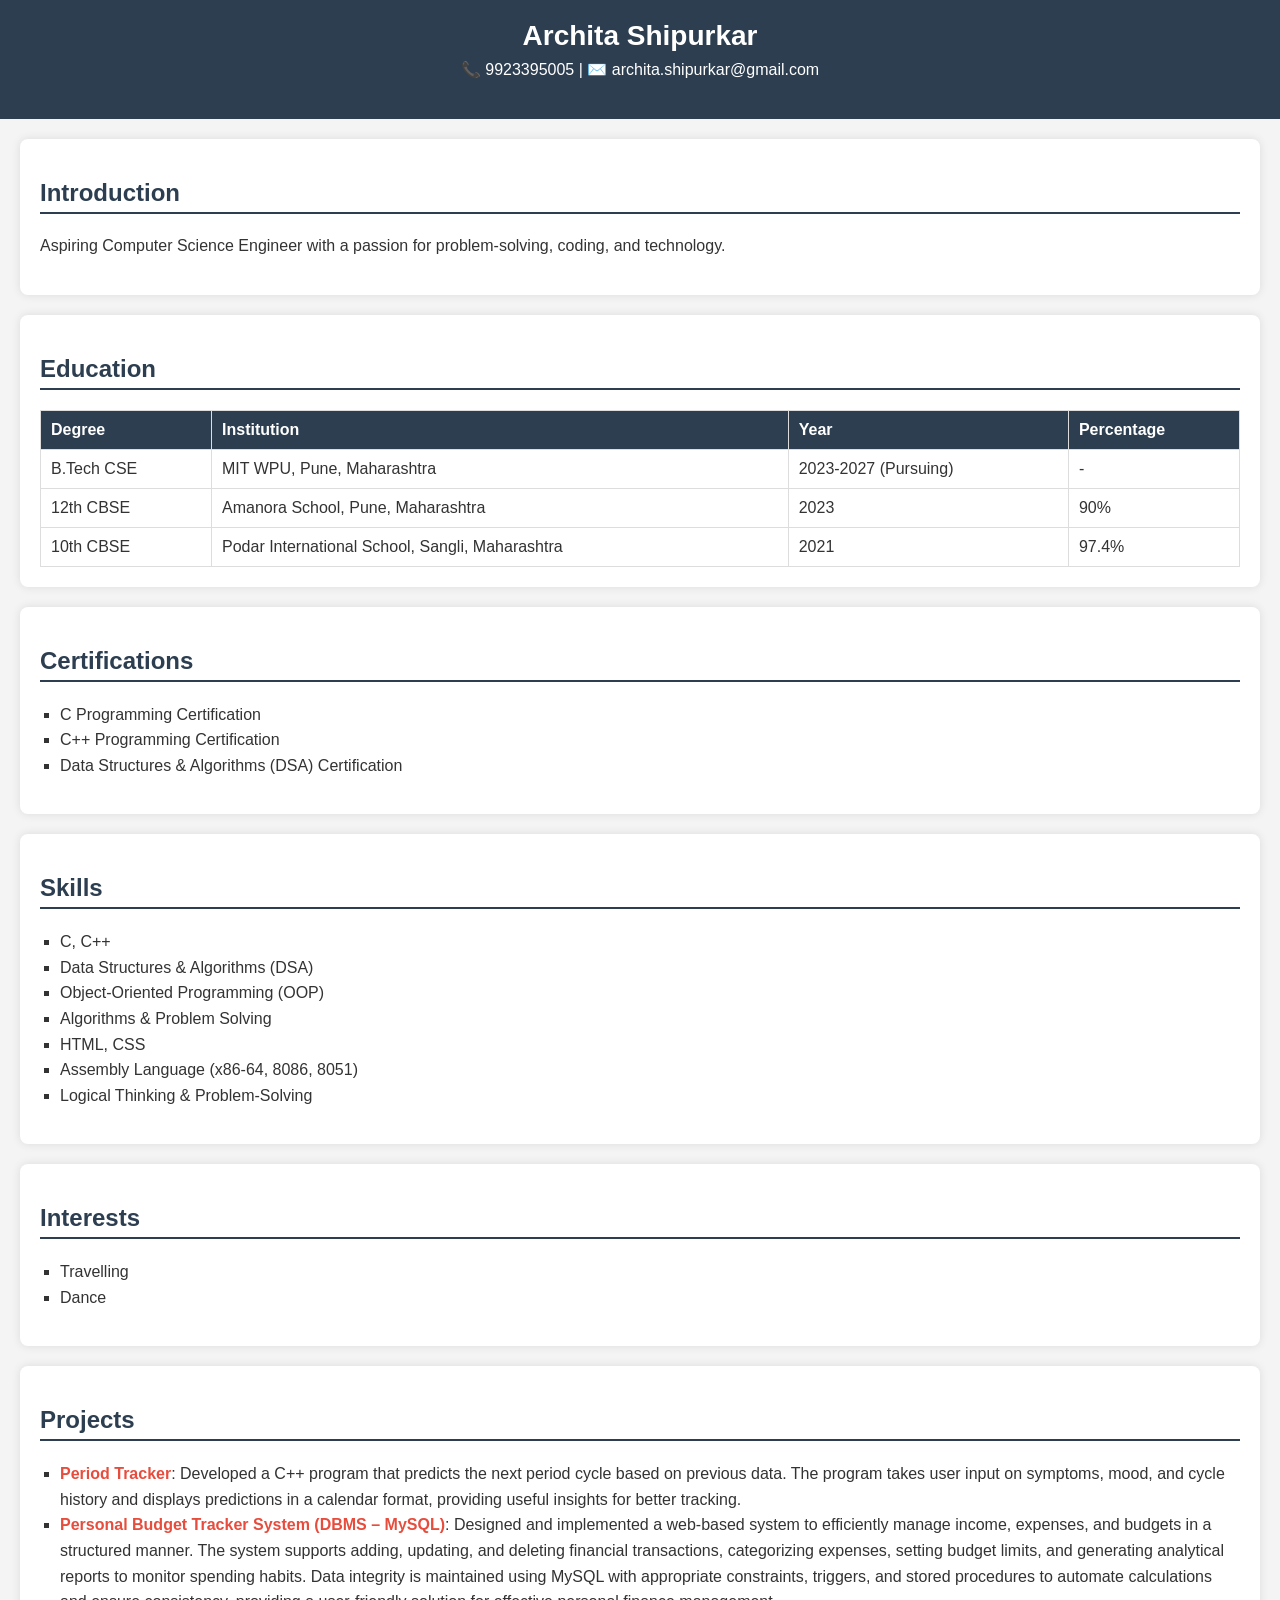
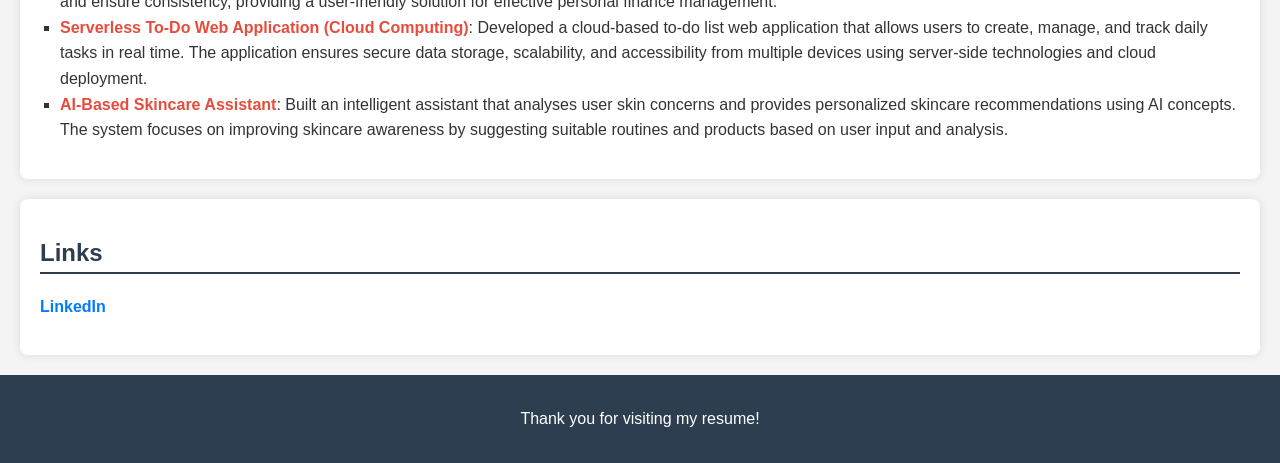
==== index.html @ 08ce52a2 "HTML and CSS portfolio Added index.html and style.css for student portfolio experiment" ====
<!DOCTYPE html>
<html lang="en">
<head>
    <meta charset="UTF-8">
    <meta name="viewport" content="width=device-width, initial-scale=1.0">
    <title>Archita Shipurkar - Resume</title>

    <!-- External CSS -->
    <link rel="stylesheet" href="style.css">
</head>
<body>

    <header>
        <h1>Archita Shipurkar</h1>
        <p class="contact">📞 9923395005 | ✉️ archita.shipurkar@gmail.com</p>
    </header>

    <section id="introduction">
        <h2>Introduction</h2>
        <p>Aspiring Computer Science Engineer with a passion for problem-solving, coding, and technology.</p>
    </section>

    <section id="education">
        <h2>Education</h2>
        <table>
            <tr>
                <th>Degree</th>
                <th>Institution</th>
                <th>Year</th>
                <th>Percentage</th>
            </tr>
            <tr>
                <td>B.Tech CSE</td>
                <td>MIT WPU, Pune, Maharashtra</td>
                <td>2023-2027 (Pursuing)</td>
                <td>-</td>
            </tr>
            <tr>
                <td>12th CBSE</td>
                <td>Amanora School, Pune, Maharashtra</td>
                <td>2023</td>
                <td>90%</td>
            </tr>
            <tr>
                <td>10th CBSE</td>
                <td>Podar International School, Sangli, Maharashtra</td>
                <td>2021</td>
                <td>97.4%</td>
            </tr>
        </table>
    </section>

    <section id="certifications">
        <h2>Certifications</h2>
        <ul>
            <li>C Programming Certification</li>
            <li>C++ Programming Certification</li>
            <li>Data Structures & Algorithms (DSA) Certification</li>
        </ul>
    </section>

    <section id="skills">
        <h2>Skills</h2>
        <ul>
            <li>C, C++</li>
            <li>Data Structures & Algorithms (DSA)</li>
            <li>Object-Oriented Programming (OOP)</li>
            <li>Algorithms & Problem Solving</li>
            <li>HTML, CSS</li>
            <li>Assembly Language (x86-64, 8086, 8051)</li>
            <li>Logical Thinking & Problem-Solving</li>
        </ul>
    </section>

    <section id="interests">
        <h2>Interests</h2>
        <ul>
            <li>Travelling</li>
            <li>Dance</li>
        </ul>
    </section>

    <!-- Updated Projects Section -->
    <section id="projects" class="projects">
        <h2>Projects</h2>
        <ul>

            <li>
                <strong>Period Tracker</strong>:  
                Developed a C++ program that predicts the next period cycle based on previous data.  
                The program takes user input on symptoms, mood, and cycle history and displays predictions in a calendar format, providing useful insights for better tracking.
            </li>

            <li>
                <strong>Personal Budget Tracker System (DBMS – MySQL)</strong>:  
                Designed and implemented a web-based system to efficiently manage income, expenses, and budgets in a structured manner.  
                The system supports adding, updating, and deleting financial transactions, categorizing expenses, setting budget limits, and generating analytical reports to monitor spending habits.  
                Data integrity is maintained using MySQL with appropriate constraints, triggers, and stored procedures to automate calculations and ensure consistency, providing a user-friendly solution for effective personal finance management.
            </li>

            <li>
                <strong>Serverless To-Do Web Application (Cloud Computing)</strong>:  
                Developed a cloud-based to-do list web application that allows users to create, manage, and track daily tasks in real time.  
                The application ensures secure data storage, scalability, and accessibility from multiple devices using server-side technologies and cloud deployment.
            </li>

            <li>
                <strong>AI-Based Skincare Assistant</strong>:  
                Built an intelligent assistant that analyses user skin concerns and provides personalized skincare recommendations using AI concepts.  
                The system focuses on improving skincare awareness by suggesting suitable routines and products based on user input and analysis.
            </li>

        </ul>
    </section>

    <section id="links">
        <h2>Links</h2>
        <p>
            <a href="https://www.linkedin.com/in/archita-shipurkar-30768633b/" target="_blank">LinkedIn</a>
        </p>
    </section>

    <footer>
        <p>Thank you for visiting my resume!</p>
    </footer>

</body>
</html>
---- style.css ----
body {
    font-family: Arial, sans-serif;
    margin: 0;
    padding: 0;
    background-color: #f4f4f4;
    color: #333;
}

header {
    text-align: center;
    background: #2c3e50;
    color: white;
    padding: 20px;
}

h1 {
    margin: 0;
    font-size: 28px;
}

h2 {
    color: #2c3e50;
    border-bottom: 2px solid #2c3e50;
    padding-bottom: 5px;
}

p, li {
    line-height: 1.6;
}

section {
    background: white;
    padding: 20px;
    margin: 20px;
    border-radius: 8px;
    box-shadow: 0px 0px 10px rgba(0, 0, 0, 0.1);
}

table {
    width: 100%;
    border-collapse: collapse;
    margin-top: 10px;
}

table, th, td {
    border: 1px solid #ddd;
    padding: 10px;
    text-align: left;
}

th {
    background-color: #2c3e50;
    color: white;
}

ul {
    list-style-type: square;
    padding-left: 20px;
}

footer {
    text-align: center;
    padding: 15px;
    background: #2c3e50;
    color: white;
    margin-top: 20px;
}

a {
    color: #007BFF;
    text-decoration: none;
    font-weight: bold;
}

a:hover {
    text-decoration: underline;
}

.contact {
    margin-top: 5px;
    font-size: 16px;
}

.projects ul {
    padding-left: 20px;
}

.projects strong {
    color: #e74c3c;
}
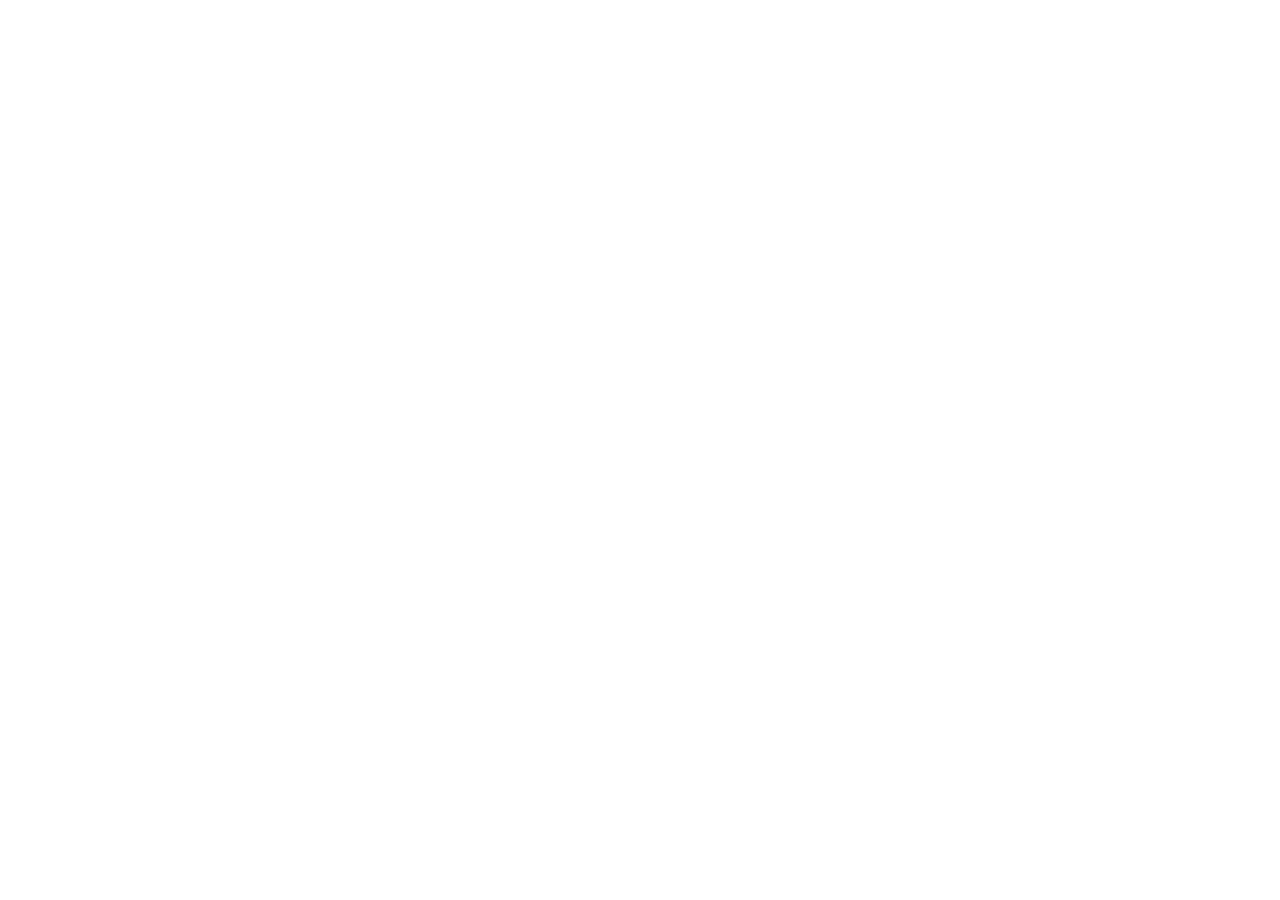
==== commit 63f18fc6: "Add files via upload" ====
--- a/index.html
+++ b/index.html
@@ -1,128 +1,15 @@
 <!DOCTYPE html>
 <html lang="en">
-<head>
-    <meta charset="UTF-8">
-    <meta name="viewport" content="width=device-width, initial-scale=1.0">
-    <title>Archita Shipurkar - Resume</title>
-
-    <!-- External CSS -->
-    <link rel="stylesheet" href="style.css">
-</head>
-<body>
-
-    <header>
-        <h1>Archita Shipurkar</h1>
-        <p class="contact">📞 9923395005 | ✉️ archita.shipurkar@gmail.com</p>
-    </header>
-
-    <section id="introduction">
-        <h2>Introduction</h2>
-        <p>Aspiring Computer Science Engineer with a passion for problem-solving, coding, and technology.</p>
-    </section>
-
-    <section id="education">
-        <h2>Education</h2>
-        <table>
-            <tr>
-                <th>Degree</th>
-                <th>Institution</th>
-                <th>Year</th>
-                <th>Percentage</th>
-            </tr>
-            <tr>
-                <td>B.Tech CSE</td>
-                <td>MIT WPU, Pune, Maharashtra</td>
-                <td>2023-2027 (Pursuing)</td>
-                <td>-</td>
-            </tr>
-            <tr>
-                <td>12th CBSE</td>
-                <td>Amanora School, Pune, Maharashtra</td>
-                <td>2023</td>
-                <td>90%</td>
-            </tr>
-            <tr>
-                <td>10th CBSE</td>
-                <td>Podar International School, Sangli, Maharashtra</td>
-                <td>2021</td>
-                <td>97.4%</td>
-            </tr>
-        </table>
-    </section>
-
-    <section id="certifications">
-        <h2>Certifications</h2>
-        <ul>
-            <li>C Programming Certification</li>
-            <li>C++ Programming Certification</li>
-            <li>Data Structures & Algorithms (DSA) Certification</li>
-        </ul>
-    </section>
-
-    <section id="skills">
-        <h2>Skills</h2>
-        <ul>
-            <li>C, C++</li>
-            <li>Data Structures & Algorithms (DSA)</li>
-            <li>Object-Oriented Programming (OOP)</li>
-            <li>Algorithms & Problem Solving</li>
-            <li>HTML, CSS</li>
-            <li>Assembly Language (x86-64, 8086, 8051)</li>
-            <li>Logical Thinking & Problem-Solving</li>
-        </ul>
-    </section>
-
-    <section id="interests">
-        <h2>Interests</h2>
-        <ul>
-            <li>Travelling</li>
-            <li>Dance</li>
-        </ul>
-    </section>
-
-    <!-- Updated Projects Section -->
-    <section id="projects" class="projects">
-        <h2>Projects</h2>
-        <ul>
-
-            <li>
-                <strong>Period Tracker</strong>:  
-                Developed a C++ program that predicts the next period cycle based on previous data.  
-                The program takes user input on symptoms, mood, and cycle history and displays predictions in a calendar format, providing useful insights for better tracking.
-            </li>
-
-            <li>
-                <strong>Personal Budget Tracker System (DBMS – MySQL)</strong>:  
-                Designed and implemented a web-based system to efficiently manage income, expenses, and budgets in a structured manner.  
-                The system supports adding, updating, and deleting financial transactions, categorizing expenses, setting budget limits, and generating analytical reports to monitor spending habits.  
-                Data integrity is maintained using MySQL with appropriate constraints, triggers, and stored procedures to automate calculations and ensure consistency, providing a user-friendly solution for effective personal finance management.
-            </li>
-
-            <li>
-                <strong>Serverless To-Do Web Application (Cloud Computing)</strong>:  
-                Developed a cloud-based to-do list web application that allows users to create, manage, and track daily tasks in real time.  
-                The application ensures secure data storage, scalability, and accessibility from multiple devices using server-side technologies and cloud deployment.
-            </li>
-
-            <li>
-                <strong>AI-Based Skincare Assistant</strong>:  
-                Built an intelligent assistant that analyses user skin concerns and provides personalized skincare recommendations using AI concepts.  
-                The system focuses on improving skincare awareness by suggesting suitable routines and products based on user input and analysis.
-            </li>
-
-        </ul>
-    </section>
-
-    <section id="links">
-        <h2>Links</h2>
-        <p>
-            <a href="https://www.linkedin.com/in/archita-shipurkar-30768633b/" target="_blank">LinkedIn</a>
-        </p>
-    </section>
-
-    <footer>
-        <p>Thank you for visiting my resume!</p>
-    </footer>
-
-</body>
-</html>
+  <head>
+    <meta charset="utf-8" />
+    <meta name="viewport" content="width=device-width, initial-scale=1" />
+    <title>Placement Tracker</title>
+    <link rel="preconnect" href="https://fonts.googleapis.com" />
+    <link rel="preconnect" href="https://fonts.gstatic.com" crossorigin />
+    <link href="https://fonts.googleapis.com/css2?family=Syne:wght@400;600;700;800&family=DM+Sans:wght@300;400;500&display=swap" rel="stylesheet" />
+  </head>
+  <body>
+    <noscript>You need to enable JavaScript to run this app.</noscript>
+    <div id="root"></div>
+  </body>
+</html>
